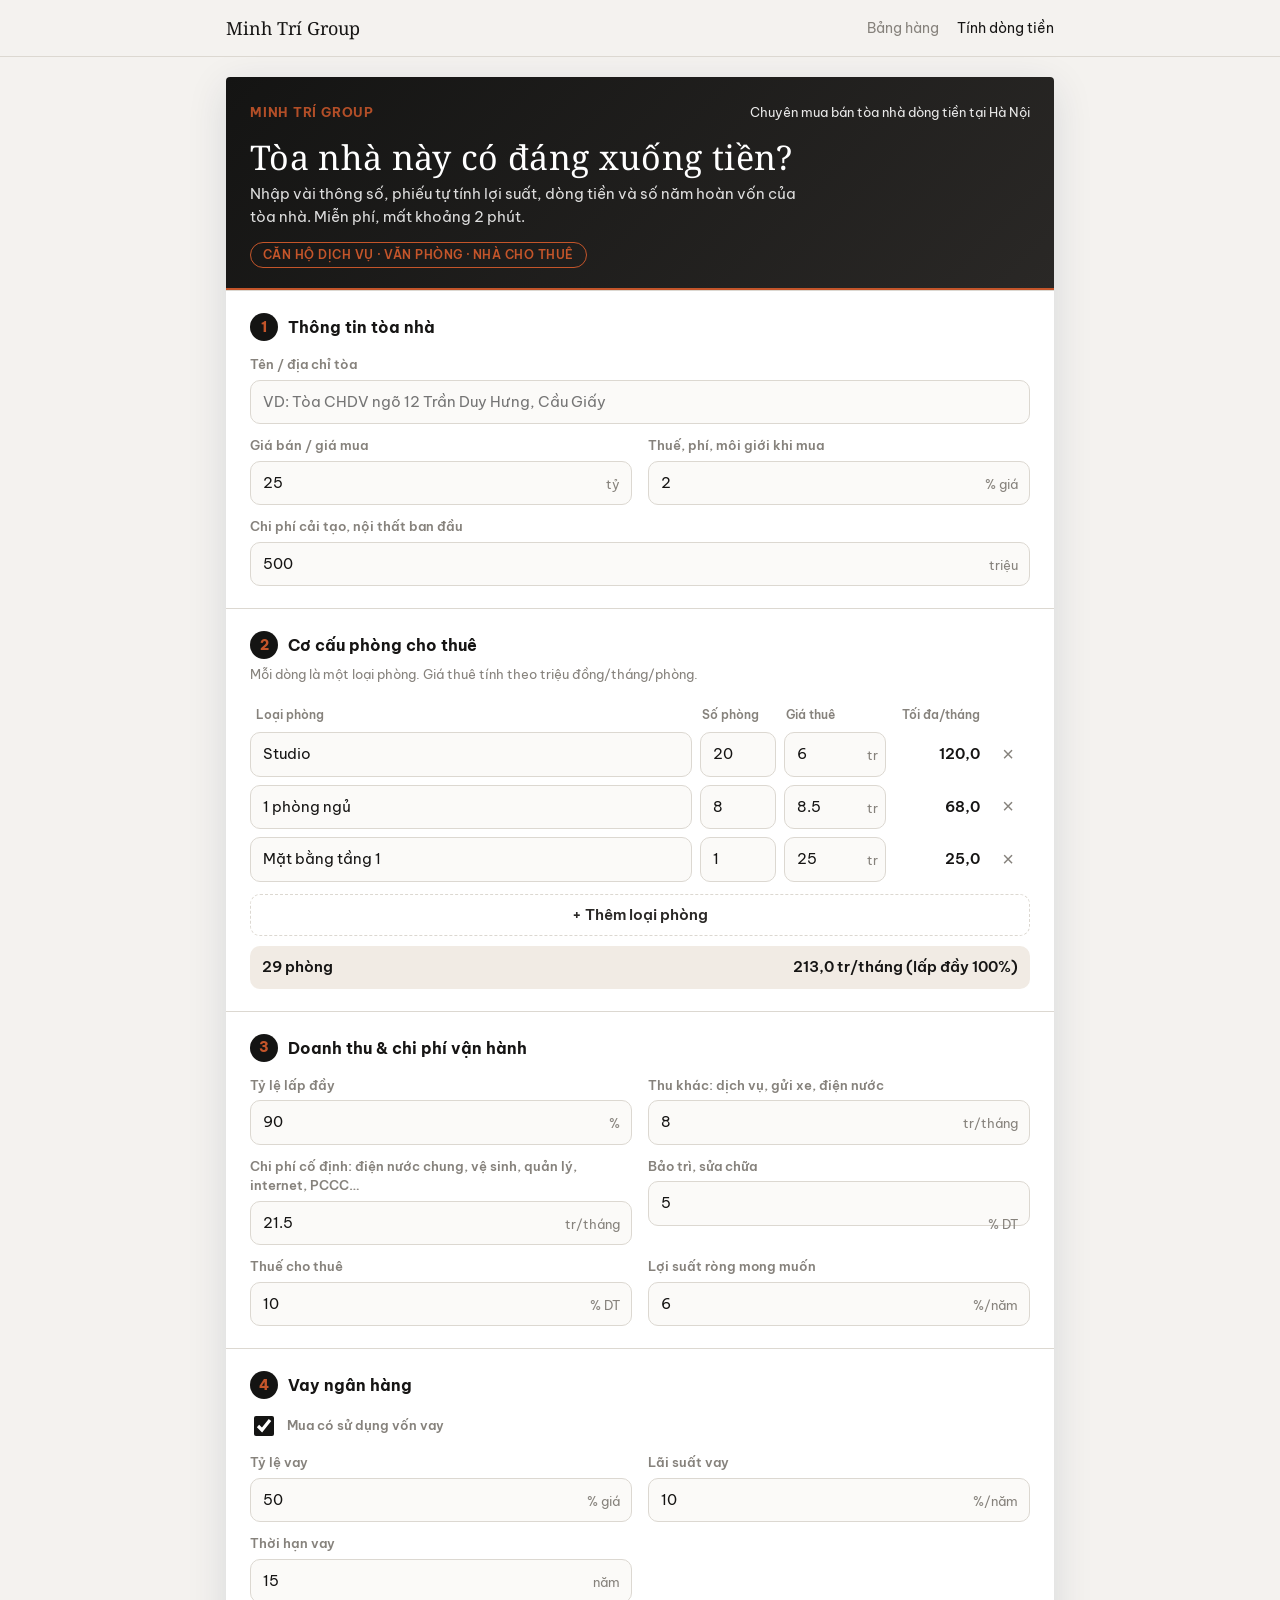
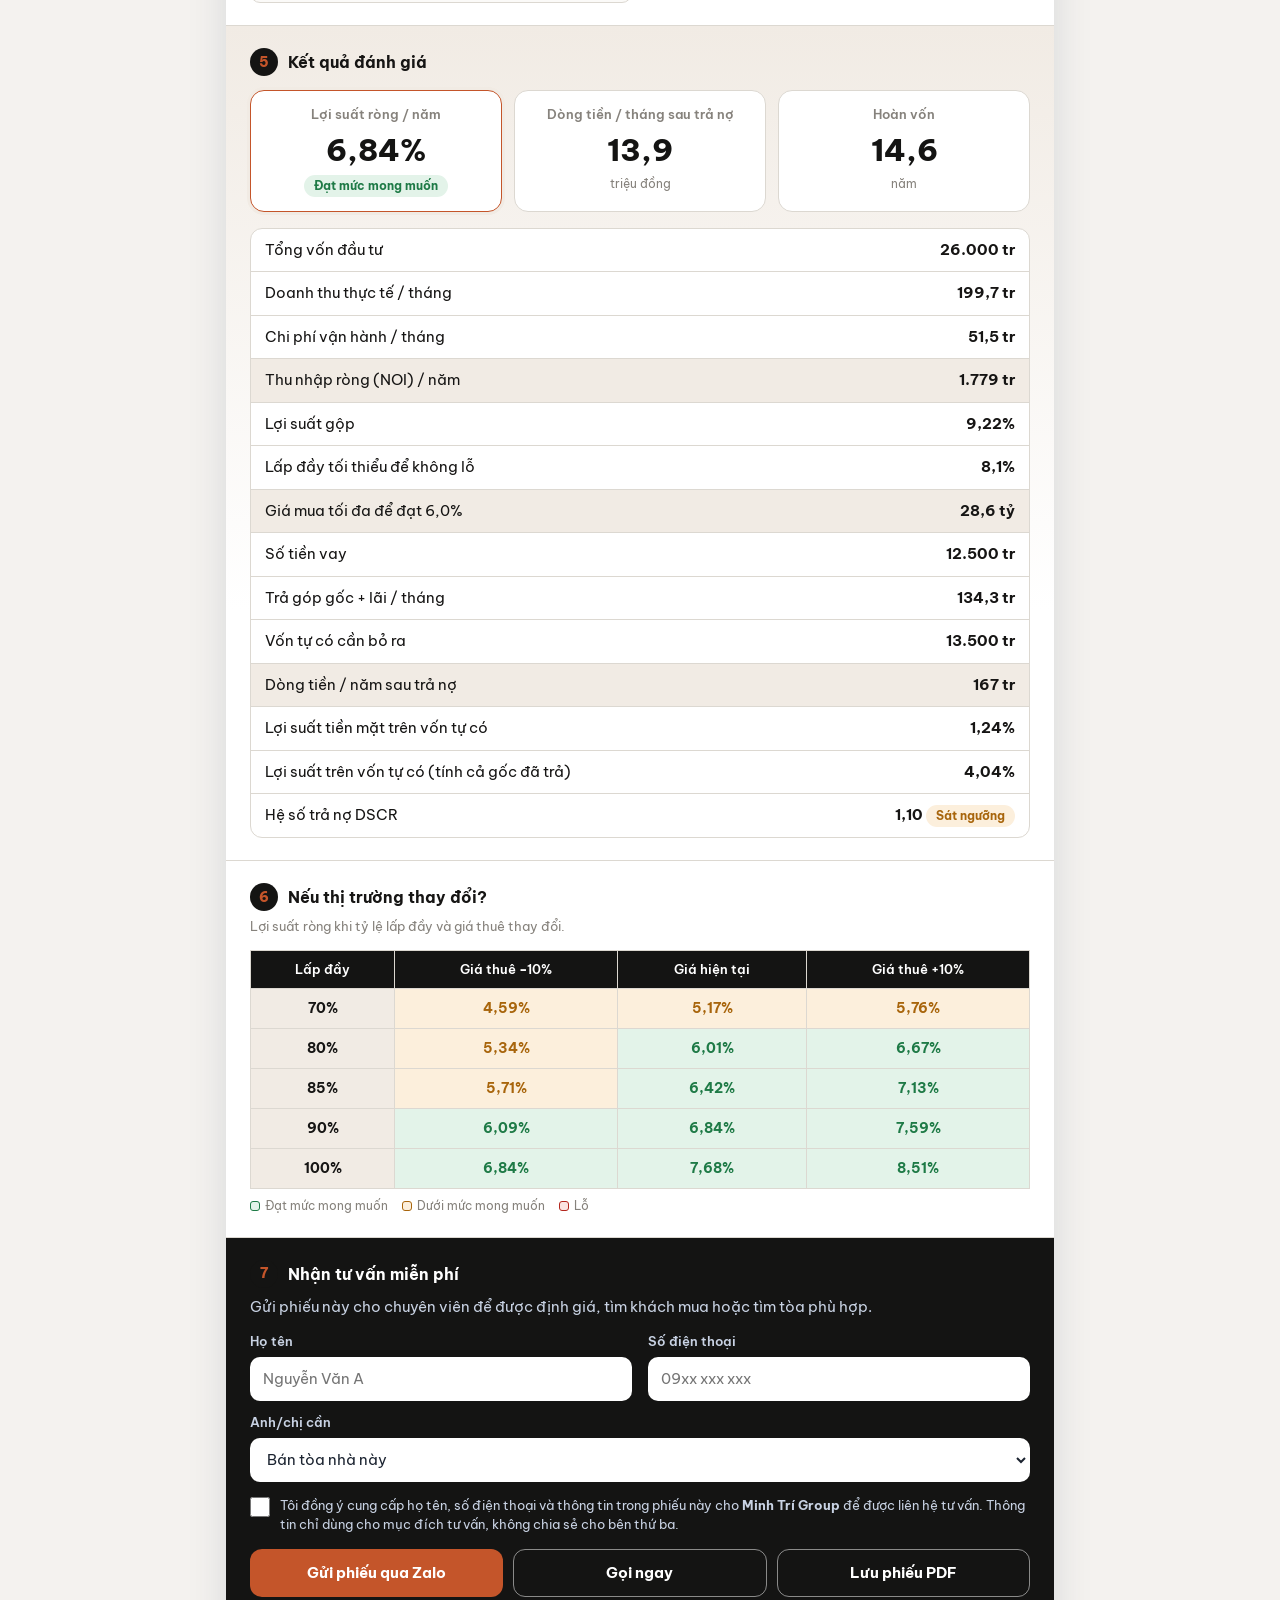
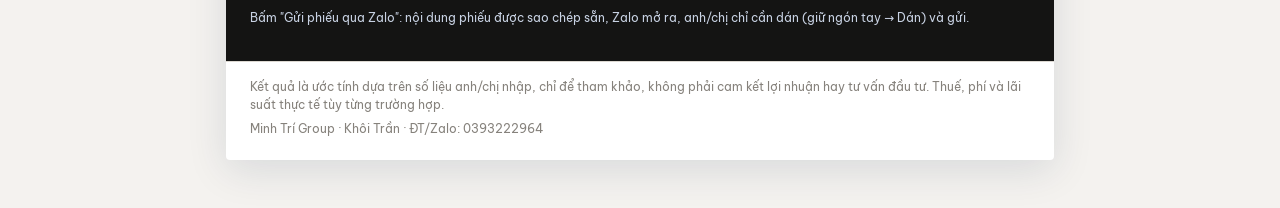
==== tinh-dong-tien.html @ fcc14467 "Website bảng hàng Minh Trí Group: bảng hàng, chi tiết tòa, tính dòng tiền - Đọc dữ liệu từ Google Sh" ====
<!doctype html>
<html lang="vi">
<head>
<meta charset="utf-8">
<meta name="viewport" content="width=device-width, initial-scale=1">
<title>Tính dòng tiền tòa nhà | Minh Trí Group</title>
<meta name="description" content="Tự đánh giá lợi suất và dòng tiền tòa nhà cho thuê trong 2 phút.">
<link rel="preconnect" href="https://fonts.googleapis.com">
<link rel="preconnect" href="https://fonts.gstatic.com" crossorigin>
<link href="https://fonts.googleapis.com/css2?family=Be+Vietnam+Pro:wght@400;500;600;700;800&family=Noto+Serif:wght@400;600&display=swap" rel="stylesheet">
<style>
/* =========================================================
   CẤU HÌNH NHANH: sửa thông tin liên hệ ở cuối file (const LIEN_HE)
   ========================================================= */
:root{
  --navy:#141413; --navy-2:#2a2826; --gold:#c4552a; --gold-soft:#f1ebe4;
  --bg:#f4f2ef; --card:#ffffff; --ink:#161514; --muted:#86827c; --line:#dcd8d1;
  --good:#1e7a46; --good-bg:#e3f3e9; --warn:#a8650c; --warn-bg:#fcefdc; --bad:#b3261e; --bad-bg:#fbe3e1;
  --input:#fbfaf8;
}
@media (prefers-color-scheme: dark){
  :root:not([data-theme="light"]){
    --bg:#0f1520; --card:#18202d; --ink:#e7ebf2; --muted:#9aa6b8; --line:#2b3546;
    --gold-soft:#2a2420; --input:#1f2836;
    --good-bg:#16352a; --warn-bg:#3a2c16; --bad-bg:#3d1e1c; --good:#5fd08f; --warn:#f0b35a; --bad:#ff8a80;
  }
}
:root[data-theme="dark"]{
  --bg:#0f1520; --card:#18202d; --ink:#e7ebf2; --muted:#9aa6b8; --line:#2b3546;
  --gold-soft:#2a2420; --input:#1f2836;
  --good-bg:#16352a; --warn-bg:#3a2c16; --bad-bg:#3d1e1c; --good:#5fd08f; --warn:#f0b35a; --bad:#ff8a80;
}
:root[data-theme="dark"] .num{background:var(--gold);color:var(--navy)}
:root[data-theme="dark"] .add{color:var(--gold)}
:root[data-theme="dark"] .kpi .v{color:var(--gold)}
*{box-sizing:border-box}
html{-webkit-text-size-adjust:100%}
body{margin:0;background:var(--bg);color:var(--ink);font-family:"Be Vietnam Pro",system-ui,-apple-system,"Segoe UI",Roboto,sans-serif;font-size:15px;line-height:1.5}
.wrap{max-width:860px;margin:0 auto;padding:20px 16px 48px}
.sheet{background:var(--card);border-radius:4px;box-shadow:0 10px 40px rgba(19,41,75,.12);overflow:hidden}

/* Header phiếu */
.head{background:linear-gradient(135deg,var(--navy),var(--navy-2));color:#fff;padding:26px 24px 22px;position:relative}
.head::after{content:"";position:absolute;left:0;right:0;bottom:0;height:2px;background:var(--gold)}
.brand{display:flex;justify-content:space-between;gap:12px;flex-wrap:wrap;font-size:13px;opacity:.9}
.brand b{color:var(--gold);letter-spacing:.06em;text-transform:uppercase}
.head h1{margin:14px 0 6px;font-family:"Noto Serif",serif;font-size:clamp(24px,4.6vw,34px);line-height:1.2;font-weight:400;letter-spacing:.01em}
.head p{margin:0;opacity:.85;max-width:560px}
.stamp{display:inline-block;margin-top:14px;border:1.5px solid var(--gold);color:var(--gold);border-radius:999px;padding:3px 12px;font-size:12px;font-weight:600;letter-spacing:.04em}

/* Section */
.sec{padding:22px 24px;border-top:1px solid var(--line)}
.sec h2{display:flex;align-items:center;gap:10px;margin:0 0 14px;font-size:16px;font-weight:700;color:var(--ink)}
.num{flex:none;width:28px;height:28px;border-radius:50%;background:var(--navy);color:var(--gold);display:grid;place-items:center;font-size:14px;font-weight:800}
@media (prefers-color-scheme: dark){:root:not([data-theme="light"]) .num{background:var(--gold);color:var(--navy)}}
.hint{font-size:12.5px;color:var(--muted);margin:-8px 0 14px}
.grid{display:grid;grid-template-columns:repeat(2,minmax(0,1fr));gap:12px 16px}
.full{grid-column:1/-1}
label{display:block;font-size:13px;font-weight:600;color:var(--muted);margin-bottom:5px}
.field{position:relative}
input,select{width:100%;font:inherit;color:var(--ink);background:var(--input);border:1.5px solid var(--line);border-radius:10px;padding:10px 12px;min-height:44px;outline:none;transition:border-color .15s}
input:focus,select:focus{border-color:var(--gold)}
.unit{position:absolute;right:12px;bottom:11px;font-size:13px;color:var(--muted);pointer-events:none}
.field.has-unit input{padding-right:64px}
input[type=number]{-moz-appearance:textfield}
input::-webkit-outer-spin-button,input::-webkit-inner-spin-button{-webkit-appearance:none;margin:0}

/* Bảng phòng */
.rooms{width:100%;border-collapse:separate;border-spacing:0 8px}
.rooms th{font-size:12px;font-weight:600;color:var(--muted);text-align:left;padding:0 6px}
.rooms td{padding:0 4px;vertical-align:middle}
.rooms td:first-child{padding-left:0}
.rooms .del{background:none;border:0;color:var(--muted);font-size:20px;cursor:pointer;width:36px;height:44px;border-radius:8px}
.rooms .del:hover{background:var(--bad-bg);color:var(--bad)}
.rooms .sub{font-weight:600;white-space:nowrap;text-align:right;padding-right:6px}
.add{margin-top:4px;background:none;border:1.5px dashed var(--line);color:var(--navy-2);font:inherit;font-weight:600;border-radius:10px;padding:9px 14px;cursor:pointer;width:100%}
@media (prefers-color-scheme: dark){:root:not([data-theme="light"]) .add{color:var(--gold)}}
.total{display:flex;justify-content:space-between;margin-top:10px;padding:10px 12px;background:var(--gold-soft);border-radius:10px;font-weight:600}

/* Kết quả */
.result{background:linear-gradient(180deg,var(--gold-soft),transparent 70%)}
.kpis{display:grid;grid-template-columns:repeat(3,minmax(0,1fr));gap:12px}
.kpi{background:var(--card);border:1.5px solid var(--line);border-radius:14px;padding:14px;text-align:center}
.kpi.main{border-color:var(--gold);box-shadow:0 0 0 3px var(--gold-soft)}
.kpi .k{font-size:12.5px;color:var(--muted);font-weight:600}
.kpi .v{font-size:clamp(22px,4.2vw,30px);font-weight:800;color:var(--navy);margin:4px 0 2px;font-variant-numeric:tabular-nums}
@media (prefers-color-scheme: dark){:root:not([data-theme="light"]) .kpi .v{color:var(--gold)}}
.kpi .s{font-size:12px;color:var(--muted)}
.rows{margin-top:16px;border:1px solid var(--line);border-radius:12px;overflow:hidden;background:var(--card)}
.row{display:flex;justify-content:space-between;gap:12px;padding:10px 14px;border-top:1px solid var(--line)}
.row:first-child{border-top:0}
.row span:last-child{font-weight:700;font-variant-numeric:tabular-nums;text-align:right}
.row.hl{background:var(--gold-soft)}
.tag{display:inline-block;padding:2px 10px;border-radius:999px;font-size:12px;font-weight:700}
.tag.good{background:var(--good-bg);color:var(--good)} .tag.warn{background:var(--warn-bg);color:var(--warn)} .tag.bad{background:var(--bad-bg);color:var(--bad)}

/* Độ nhạy */
.sens{width:100%;border-collapse:collapse;font-variant-numeric:tabular-nums;font-size:14px}
.sens th,.sens td{border:1px solid var(--line);padding:9px 6px;text-align:center}
.sens th{background:var(--navy);color:#fff;font-weight:600;font-size:12.5px}
.sens td:first-child{font-weight:700;background:var(--gold-soft)}
.sens td.good{background:var(--good-bg);color:var(--good);font-weight:700}
.sens td.warn{background:var(--warn-bg);color:var(--warn);font-weight:700}
.sens td.bad{background:var(--bad-bg);color:var(--bad);font-weight:700}
.legend{display:flex;gap:14px;flex-wrap:wrap;font-size:12px;color:var(--muted);margin-top:8px}
.legend i{display:inline-block;width:10px;height:10px;border-radius:3px;margin-right:5px;vertical-align:-1px}

/* Vay */
.toggle{display:flex;align-items:center;gap:10px;font-weight:600;cursor:pointer;user-select:none}
.toggle input{width:20px;height:20px;min-height:0;accent-color:var(--navy)}
#loanBox[hidden]{display:none}

/* Liên hệ / CTA */
.cta{background:var(--navy);color:#fff}
.cta h2{color:#fff}
.cta label{color:#c8d2e3}
.cta input,.cta select{background:#fff;color:#1b2330;border-color:transparent}
.btns{display:flex;gap:10px;flex-wrap:wrap;margin-top:16px}
.btn{flex:1 1 200px;display:inline-flex;align-items:center;justify-content:center;gap:8px;min-height:48px;border-radius:12px;border:0;font:inherit;font-weight:700;cursor:pointer;text-decoration:none;padding:0 16px}
.btn.gold{background:var(--gold);color:#fff}
.btn.ghost{background:transparent;color:#fff;border:1.5px solid rgba(255,255,255,.5)}
.btn:hover{filter:brightness(1.06)}
.note{font-size:12px;color:#c8d2e3;margin-top:12px}
.toast{position:fixed;left:50%;bottom:22px;transform:translateX(-50%) translateY(20px);background:#111a;backdrop-filter:blur(6px);background:rgba(17,26,40,.92);color:#fff;padding:10px 16px;border-radius:10px;font-size:14px;opacity:0;transition:.25s;pointer-events:none;max-width:calc(100% - 32px);text-align:center}
.toast.on{opacity:1;transform:translateX(-50%)}
.foot{padding:16px 24px 22px;font-size:12px;color:var(--muted);border-top:1px solid var(--line)}
.err{color:var(--bad);font-size:12.5px;margin-top:6px;display:none}
.cta .err{color:#ffb4ab}
.consent{display:flex;gap:10px;align-items:flex-start;margin-top:14px;font-size:13px;font-weight:400;line-height:1.45;color:#dfe6f2;cursor:pointer}
.consent input{flex:none;width:20px;height:20px;min-height:0;margin:1px 0 0;accent-color:var(--gold)}

@media (max-width:620px){
  .wrap{padding:12px 12px 40px}
  .head,.sec,.foot{padding-left:16px;padding-right:16px}
  .grid{grid-template-columns:1fr}
  .kpis{grid-template-columns:1fr 1fr}
  .kpi.main{grid-column:1/-1}
  .rooms th:nth-child(4),.rooms td:nth-child(4){display:none}
}
@media print{
  body{background:#fff}
  .wrap{padding:0;max-width:none}
  .sheet{box-shadow:none;border-radius:0}
  .add,.del,.btns,.cta .note,#contactFields,#consentBox,.toast{display:none!important}
  .sec{break-inside:avoid}
  .cta{background:#fff;color:#000}
  .cta h2{color:#000}
}
.sitebar{position:sticky;top:0;z-index:20;background:var(--bg);border-bottom:1px solid var(--line)}
.sitebar .in{max-width:860px;margin:0 auto;padding:0 16px;height:56px;display:flex;align-items:center;justify-content:space-between;gap:12px}
.sitebar a{text-decoration:none;color:var(--ink)}
.sitebar .lg{font-family:"Noto Serif",serif;font-size:18px}
.sitebar nav{display:flex;gap:18px;font-size:14px}
.sitebar nav a{color:var(--muted)}
.prefill{background:var(--gold-soft);border-radius:4px;padding:10px 12px;font-size:13px;margin:-4px 0 14px}
</style>
</head>
<body>
<div class="sitebar"><div class="in"><a class="lg" href="./" id="siteBrand">Minh Trí Group</a><nav><a href="./">Bảng hàng</a><a href="tinh-dong-tien.html" style="color:var(--ink)">Tính dòng tiền</a></nav></div></div>
<div class="wrap">
<div class="sheet">

  <header class="head">
    <div class="brand"><b id="brandName">Minh Trí Group</b><span id="brandLine">Chuyên mua bán tòa nhà dòng tiền tại Hà Nội</span></div>
    <h1>Tòa nhà này có đáng xuống tiền?</h1>
    <p>Nhập vài thông số, phiếu tự tính lợi suất, dòng tiền và số năm hoàn vốn của tòa nhà. Miễn phí, mất khoảng 2 phút.</p>
    <span class="stamp">CĂN HỘ DỊCH VỤ · VĂN PHÒNG · NHÀ CHO THUÊ</span>
    <div id="prefillNote"></div>
  </header>

  <section class="sec">
    <h2><span class="num">1</span>Thông tin tòa nhà</h2>
    <div class="grid">
      <div class="full"><label for="name">Tên / địa chỉ tòa</label><input id="name" placeholder="VD: Tòa CHDV ngõ 12 Trần Duy Hưng, Cầu Giấy"></div>
      <div class="field has-unit"><label for="price">Giá bán / giá mua</label><input id="price" type="number" inputmode="decimal" step="0.1" value="25"><span class="unit">tỷ</span></div>
      <div class="field has-unit"><label for="fee">Thuế, phí, môi giới khi mua</label><input id="fee" type="number" inputmode="decimal" step="0.1" value="2"><span class="unit">% giá</span></div>
      <div class="field has-unit full"><label for="reno">Chi phí cải tạo, nội thất ban đầu</label><input id="reno" type="number" inputmode="decimal" value="500"><span class="unit">triệu</span></div>
    </div>
  </section>

  <section class="sec">
    <h2><span class="num">2</span>Cơ cấu phòng cho thuê</h2>
    <p class="hint">Mỗi dòng là một loại phòng. Giá thuê tính theo triệu đồng/tháng/phòng.</p>
    <table class="rooms" id="rooms">
      <thead><tr><th>Loại phòng</th><th style="width:84px">Số phòng</th><th style="width:110px">Giá thuê</th><th style="width:96px;text-align:right">Tối đa/tháng</th><th style="width:36px"></th></tr></thead>
      <tbody></tbody>
    </table>
    <button class="add" id="addRoom" type="button">+ Thêm loại phòng</button>
    <div class="total"><span id="roomCount">0 phòng</span><span id="maxRev">0 tr/tháng</span></div>
  </section>

  <section class="sec">
    <h2><span class="num">3</span>Doanh thu &amp; chi phí vận hành</h2>
    <div class="grid">
      <div class="field has-unit"><label for="occ">Tỷ lệ lấp đầy</label><input id="occ" type="number" inputmode="decimal" min="0" max="100" value="90"><span class="unit">%</span></div>
      <div class="field has-unit"><label for="other">Thu khác: dịch vụ, gửi xe, điện nước</label><input id="other" type="number" inputmode="decimal" value="8"><span class="unit">tr/tháng</span></div>
      <div class="field has-unit"><label for="fixed">Chi phí cố định: điện nước chung, vệ sinh, quản lý, internet, PCCC…</label><input id="fixed" type="number" inputmode="decimal" value="21.5"><span class="unit">tr/tháng</span></div>
      <div class="field has-unit"><label for="maint">Bảo trì, sửa chữa</label><input id="maint" type="number" inputmode="decimal" value="5"><span class="unit">% DT</span></div>
      <div class="field has-unit"><label for="tax">Thuế cho thuê</label><input id="tax" type="number" inputmode="decimal" value="10"><span class="unit">% DT</span></div>
      <div class="field has-unit"><label for="target">Lợi suất ròng mong muốn</label><input id="target" type="number" inputmode="decimal" step="0.1" value="6"><span class="unit">%/năm</span></div>
    </div>
  </section>

  <section class="sec">
    <h2><span class="num">4</span>Vay ngân hàng</h2>
    <label class="toggle"><input type="checkbox" id="useLoan" checked> Mua có sử dụng vốn vay</label>
    <div id="loanBox" style="margin-top:14px">
      <div class="grid">
        <div class="field has-unit"><label for="ltv">Tỷ lệ vay</label><input id="ltv" type="number" inputmode="decimal" min="0" max="90" value="50"><span class="unit">% giá</span></div>
        <div class="field has-unit"><label for="rate">Lãi suất vay</label><input id="rate" type="number" inputmode="decimal" step="0.1" value="10"><span class="unit">%/năm</span></div>
        <div class="field has-unit"><label for="term">Thời hạn vay</label><input id="term" type="number" inputmode="numeric" value="15"><span class="unit">năm</span></div>
      </div>
    </div>
  </section>

  <section class="sec result" aria-live="polite">
    <h2><span class="num">5</span>Kết quả đánh giá</h2>
    <div class="kpis">
      <div class="kpi main"><div class="k">Lợi suất ròng / năm</div><div class="v" id="kNet">–</div><div class="s" id="kNetTag"></div></div>
      <div class="kpi"><div class="k" id="kCfLabel">Dòng tiền ròng / tháng</div><div class="v" id="kCf">–</div><div class="s" id="kCfSub">triệu đồng</div></div>
      <div class="kpi"><div class="k">Hoàn vốn</div><div class="v" id="kPay">–</div><div class="s">năm</div></div>
    </div>
    <div class="rows" id="detail"></div>
  </section>

  <section class="sec">
    <h2><span class="num">6</span>Nếu thị trường thay đổi?</h2>
    <p class="hint">Lợi suất ròng khi tỷ lệ lấp đầy và giá thuê thay đổi.</p>
    <div style="overflow-x:auto"><table class="sens" id="sens"></table></div>
    <div class="legend"><span><i style="background:var(--good-bg);border:1px solid var(--good)"></i>Đạt mức mong muốn</span><span><i style="background:var(--warn-bg);border:1px solid var(--warn)"></i>Dưới mức mong muốn</span><span><i style="background:var(--bad-bg);border:1px solid var(--bad)"></i>Lỗ</span></div>
  </section>

  <section class="sec cta">
    <h2><span class="num">7</span>Nhận tư vấn miễn phí</h2>
    <p style="margin:-6px 0 14px;color:#c8d2e3">Gửi phiếu này cho chuyên viên để được định giá, tìm khách mua hoặc tìm tòa phù hợp.</p>
    <div class="grid" id="contactFields">
      <div><label for="cName">Họ tên</label><input id="cName" autocomplete="name" placeholder="Nguyễn Văn A"></div>
      <div><label for="cPhone">Số điện thoại</label><input id="cPhone" type="tel" inputmode="tel" autocomplete="tel" placeholder="09xx xxx xxx"></div>
      <div class="full"><label for="cNeed">Anh/chị cần</label>
        <select id="cNeed">
          <option>Bán tòa nhà này</option>
          <option>Mua tòa nhà dòng tiền</option>
          <option>Ước tính giá trị tòa nhà</option>
          <option>Tư vấn vận hành, tăng lợi suất</option>
        </select>
      </div>
    </div>
    <label class="consent" id="consentBox"><input type="checkbox" id="consent"><span>Tôi đồng ý cung cấp họ tên, số điện thoại và thông tin trong phiếu này cho <b id="consentBrand">Minh Trí Group</b> để được liên hệ tư vấn. Thông tin chỉ dùng cho mục đích tư vấn, không chia sẻ cho bên thứ ba.</span></label>
    <div class="err" id="err">Vui lòng nhập họ tên và số điện thoại để chuyên viên liên hệ lại.</div>
    <div class="btns">
      <button class="btn gold" id="sendZalo" type="button">Gửi phiếu qua Zalo</button>
      <a class="btn ghost" id="callBtn" href="#" target="_blank" rel="noopener">Gọi ngay</a>
      <button class="btn ghost" id="printBtn" type="button">Lưu phiếu PDF</button>
    </div>
    <p class="note">Bấm "Gửi phiếu qua Zalo": nội dung phiếu được sao chép sẵn, Zalo mở ra, anh/chị chỉ cần dán (giữ ngón tay → Dán) và gửi.</p>
  </section>

  <footer class="foot">
    Kết quả là ước tính dựa trên số liệu anh/chị nhập, chỉ để tham khảo, không phải cam kết lợi nhuận hay tư vấn đầu tư. Thuế, phí và lãi suất thực tế tùy từng trường hợp.
    <div style="margin-top:6px" id="footContact"></div>
  </footer>
</div>
</div>
<div class="toast" id="toast"></div>

<script src="assets/config.js"></script>
<script>
/* =========================================================
   THÔNG TIN LIÊN HỆ – SỬA 4 DÒNG NÀY TRƯỚC KHI ĐĂNG
   zalo: số điện thoại đăng ký Zalo, viết liền, ví dụ "0912345678"
   ========================================================= */
const LIEN_HE = {
  thuongHieu: CAU_HINH.thuongHieu,
  nguoiPhuTrach: CAU_HINH.chuyenVien,
  dienThoai: CAU_HINH.dienThoai,
  zalo: CAU_HINH.zalo
};
document.getElementById("siteBrand").textContent = CAU_HINH.thuongHieu;

const $ = id => document.getElementById(id);
const num = id => { const v = parseFloat(String($(id).value).replace(",", ".")); return isFinite(v) ? v : 0; };
const fmt = (v, d = 0) => isFinite(v) ? v.toLocaleString("vi-VN", { minimumFractionDigits: d, maximumFractionDigits: d }) : "–";
const pct = (v, d = 2) => isFinite(v) ? fmt(v * 100, d) + "%" : "–";

/* --- Cơ cấu phòng --- */
const tbody = document.querySelector("#rooms tbody");
function addRoom(name = "", n = "", r = "") {
  const tr = document.createElement("tr");
  tr.innerHTML = `<td><input class="rn" placeholder="VD: Studio" value="${name}"></td>
    <td><input class="rc" type="number" inputmode="numeric" value="${n}"></td>
    <td><div class="field has-unit"><input class="rr" type="number" inputmode="decimal" step="0.1" value="${r}" style="padding-right:30px"><span class="unit" style="right:8px">tr</span></div></td>
    <td class="sub">–</td>
    <td><button class="del" type="button" aria-label="Xóa dòng">×</button></td>`;
  tr.querySelector(".del").onclick = () => { tr.remove(); calc(); };
  tbody.appendChild(tr);
}
const Q = new URLSearchParams(location.search);
if (Q.has("gia")) {
  // Mở từ trang chi tiết: điền sẵn giá, số phòng và giá thuê bình quân (= doanh thu hiện tại / số phòng)
  $("name").value = (Q.get("ma") ? Q.get("ma") + " · " : "") + (Q.get("ten") || "");
  $("price").value = Q.get("gia");
  if (Q.get("phong")) addRoom("Phòng (giá thuê bình quân)", Q.get("phong"), Q.get("thue") || "");
  else addRoom();
  $("occ").value = 100; $("other").value = 0;
  $("prefillNote").innerHTML = '<p class="prefill" style="color:var(--ink);margin-top:14px">Đã điền sẵn giá và doanh thu hiện tại của tòa (lấp đầy 100%, thu khác 0). Chi phí vận hành, thuế và khoản vay đang là số mặc định, anh chị chỉnh theo thực tế.</p>';
} else {
  [["Studio", 20, 6], ["1 phòng ngủ", 8, 8.5], ["Mặt bằng tầng 1", 1, 25]].forEach(r => addRoom(...r));
}
$("addRoom").onclick = () => { addRoom(); tbody.lastElementChild.querySelector(".rn").focus(); };

$("useLoan").onchange = () => { $("loanBox").hidden = !$("useLoan").checked; calc(); };

/* --- Tính toán (giống file Google Sheet "Phân tích tài chính tòa nhà cho thuê") --- */
function noiFor(M, occ, other, F, p) { return ((M * occ + other) * (1 - p) - F) * 12; }

let last = {};
function calc() {
  let rooms = 0, M = 0;
  tbody.querySelectorAll("tr").forEach(tr => {
    const n = parseFloat(tr.querySelector(".rc").value) || 0;
    const r = parseFloat(tr.querySelector(".rr").value) || 0;
    rooms += n; M += n * r;
    tr.querySelector(".sub").textContent = n && r ? fmt(n * r, 1) : "–";
  });
  $("roomCount").textContent = fmt(rooms) + " phòng";
  $("maxRev").textContent = fmt(M, 1) + " tr/tháng (lấp đầy 100%)";

  const price = num("price"), fee = num("fee") / 100, reno = num("reno");
  const occ = Math.min(Math.max(num("occ"), 0), 100) / 100, other = num("other");
  const F = num("fixed"), p = (num("maint") + num("tax")) / 100, target = num("target") / 100;

  const V = price * 1000 * (1 + fee) + reno;
  const Rm = M * occ + other, Ry = Rm * 12;
  const costY = (F + Rm * p) * 12;
  const NOI = Ry - costY;
  const gross = Ry / V, net = NOI / V, pay = NOI > 0 ? V / NOI : NaN;
  const be = M > 0 ? Math.max(0, (F / (1 - p) - other) / M) : NaN;
  const maxPrice = target > 0 ? Math.max(0, (NOI / target - reno) / (1 + fee) / 1000) : NaN;

  const loan = $("useLoan").checked;
  const L = loan ? price * 1000 * num("ltv") / 100 : 0;
  const r = num("rate") / 100 / 12, nper = num("term") * 12;
  const pmt = L > 0 && nper > 0 ? (r > 0 ? L * r / (1 - Math.pow(1 + r, -nper)) : L / nper) : 0;
  const debtY = pmt * 12;
  let int1 = 0, bal = L;
  for (let i = 0; i < 12 && i < nper; i++) { const it = bal * r; int1 += it; bal -= (pmt - it); }
  const equity = V - L, cfY = NOI - debtY;
  const coc = cfY / equity, dscr = debtY > 0 ? NOI / debtY : NaN;

  // KPI
  $("kNet").textContent = V > 0 ? pct(net) : "–";
  const tg = $("kNetTag");
  if (!(V > 0) || !isFinite(net)) tg.innerHTML = "";
  else if (net < 0) tg.innerHTML = '<span class="tag bad">Đang lỗ</span>';
  else if (net >= target) tg.innerHTML = '<span class="tag good">Đạt mức mong muốn</span>';
  else tg.innerHTML = '<span class="tag warn">Dưới mức mong muốn</span>';
  $("kCfLabel").textContent = loan && L > 0 ? "Dòng tiền / tháng sau trả nợ" : "Thu nhập ròng / tháng";
  $("kCf").textContent = fmt(cfY / 12, 1);
  $("kCf").style.color = cfY < 0 ? "var(--bad)" : "";
  $("kPay").textContent = isFinite(pay) ? fmt(pay, 1) : "Không";

  const rows = [
    ["Tổng vốn đầu tư", fmt(V) + " tr"],
    ["Doanh thu thực tế / tháng", fmt(Rm, 1) + " tr"],
    ["Chi phí vận hành / tháng", fmt(costY / 12, 1) + " tr"],
    ["Thu nhập ròng (NOI) / năm", fmt(NOI) + " tr", 1],
    ["Lợi suất gộp", pct(gross)],
    ["Lấp đầy tối thiểu để không lỗ", pct(be, 1)],
    ["Giá mua tối đa để đạt " + pct(target, 1), fmt(maxPrice, 1) + " tỷ", 1],
  ];
  if (loan && L > 0) rows.push(
    ["Số tiền vay", fmt(L) + " tr"],
    ["Trả góp gốc + lãi / tháng", fmt(pmt, 1) + " tr"],
    ["Vốn tự có cần bỏ ra", fmt(equity) + " tr"],
    ["Dòng tiền / năm sau trả nợ", fmt(cfY) + " tr", 1],
    ["Lợi suất tiền mặt trên vốn tự có", pct(coc)],
    ["Lợi suất trên vốn tự có (tính cả gốc đã trả)", pct((cfY + debtY - int1) / equity)],
    ["Hệ số trả nợ DSCR", isFinite(dscr) ? fmt(dscr, 2) + (dscr < 1 ? ' <span class="tag bad">Không đủ trả nợ</span>' : dscr < 1.2 ? ' <span class="tag warn">Sát ngưỡng</span>' : ' <span class="tag good">An toàn</span>') : "–"]
  );
  $("detail").innerHTML = rows.map(([k, v, h]) => `<div class="row${h ? " hl" : ""}"><span>${k}</span><span>${v}</span></div>`).join("");

  // Độ nhạy
  const occs = [0.7, 0.8, 0.85, 0.9, 1], mods = [-0.1, 0, 0.1];
  let h = "<tr><th>Lấp đầy</th><th>Giá thuê −10%</th><th>Giá hiện tại</th><th>Giá thuê +10%</th></tr>";
  occs.forEach(o => {
    h += `<tr><td>${Math.round(o * 100)}%</td>`;
    mods.forEach(m => {
      const y = noiFor(M * (1 + m), o, other, F, p) / V;
      const c = !isFinite(y) ? "" : y < 0 ? "bad" : y >= target ? "good" : "warn";
      h += `<td class="${c}">${V > 0 ? pct(y) : "–"}</td>`;
    });
    h += "</tr>";
  });
  $("sens").innerHTML = h;

  last = { price, rooms, M, occ, V, Rm, NOI, net, gross, pay, cfY, loan: loan && L > 0, L, equity, dscr };
}
document.addEventListener("input", e => { if (!e.target.closest(".cta")) calc(); });
calc();

/* --- Liên hệ --- */
function applyContact() {
  $("brandName").textContent = LIEN_HE.thuongHieu;
  $("consentBrand").textContent = LIEN_HE.thuongHieu;
  const parts = [LIEN_HE.thuongHieu, LIEN_HE.nguoiPhuTrach, LIEN_HE.dienThoai && ("ĐT/Zalo: " + LIEN_HE.dienThoai)].filter(Boolean);
  $("footContact").textContent = parts.join(" · ");
  const phone = LIEN_HE.dienThoai.replace(/\D/g, "");
  if (phone) $("callBtn").href = "tel:" + phone;
  else $("callBtn").style.display = "none";
}
applyContact();

function toast(msg) { const t = $("toast"); t.textContent = msg; t.classList.add("on"); clearTimeout(t._h); t._h = setTimeout(() => t.classList.remove("on"), 3800); }

function summary() {
  const d = last;
  const roomLines = [...tbody.querySelectorAll("tr")].map(tr => {
    const n = tr.querySelector(".rn").value || "Phòng", c = tr.querySelector(".rc").value, r = tr.querySelector(".rr").value;
    return c ? `  - ${n}: ${c} phòng x ${r} tr` : "";
  }).filter(Boolean).join("\n");
  let s = `PHIẾU DÒNG TIỀN TÒA NHÀ
Khách: ${$("cName").value.trim()} - ${$("cPhone").value.trim()}
Nhu cầu: ${$("cNeed").value}
Tòa: ${$("name").value.trim() || "(chưa ghi)"}
Giá: ${fmt(d.price, 1)} tỷ | ${fmt(d.rooms)} phòng | Lấp đầy ${fmt(d.occ * 100)}%
${roomLines}
Doanh thu thực tế: ${fmt(d.Rm, 1)} tr/tháng
NOI: ${fmt(d.NOI)} tr/năm
Lợi suất gộp: ${pct(d.gross)} | Lợi suất ròng: ${pct(d.net)}
Hoàn vốn: ${isFinite(d.pay) ? fmt(d.pay, 1) + " năm" : "không hoàn vốn"}`;
  if (d.loan) s += `\nVay ${fmt(d.L)} tr | Dòng tiền sau trả nợ: ${fmt(d.cfY / 12, 1)} tr/tháng | DSCR ${fmt(d.dscr, 2)}`;
  return s;
}

$("sendZalo").onclick = async () => {
  if (!$("cName").value.trim() || !$("cPhone").value.trim()) { $("err").textContent = "Vui lòng nhập họ tên và số điện thoại để chuyên viên liên hệ lại."; $("err").style.display = "block"; $("cName").focus(); return; }
  if (!$("consent").checked) { $("err").textContent = "Vui lòng tick ô đồng ý để gửi phiếu cho chuyên viên."; $("err").style.display = "block"; $("consent").focus(); return; }
  $("err").style.display = "none";
  const text = summary();
  let copied = false;
  try { await navigator.clipboard.writeText(text); copied = true; } catch (e) {
    try { const ta = document.createElement("textarea"); ta.value = text; document.body.appendChild(ta); ta.select(); copied = document.execCommand("copy"); ta.remove(); } catch (e2) {}
  }
  const z = LIEN_HE.zalo.replace(/\D/g, "");
  if (!z) { toast(copied ? "Đã sao chép nội dung phiếu. (Chưa cài số Zalo nhận phiếu)" : "Chưa cài số Zalo nhận phiếu"); return; }
  toast(copied ? "Đã sao chép phiếu. Mở Zalo, dán vào và gửi." : "Mở Zalo… vui lòng chụp màn hình phiếu để gửi.");
  setTimeout(() => {
    const url = "https://zalo.me/" + z;
    const w = window.open(url, "_blank", "noopener");
    if (!w) { try { window.top.location.href = url; } catch (e) { location.href = url; } }
  }, 600);
};
$("printBtn").onclick = () => window.print();
</script>
</body>
</html>
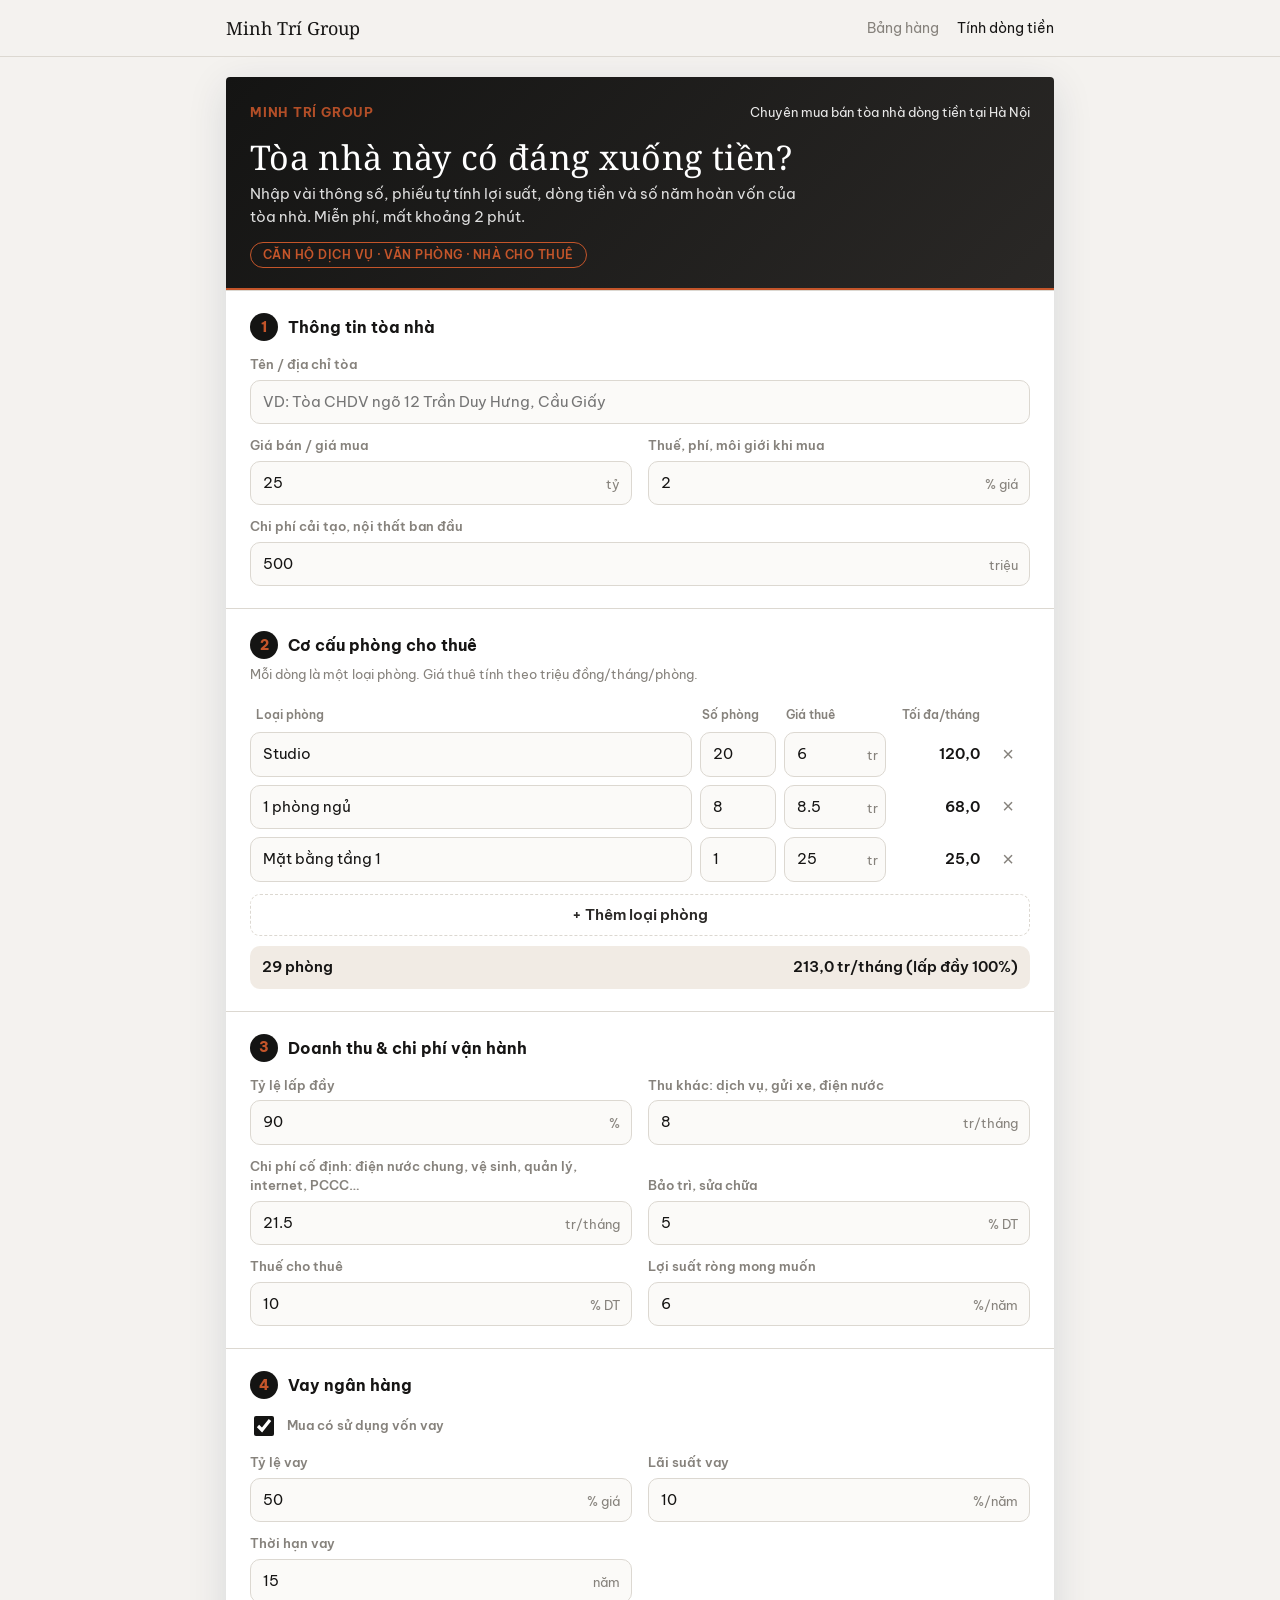
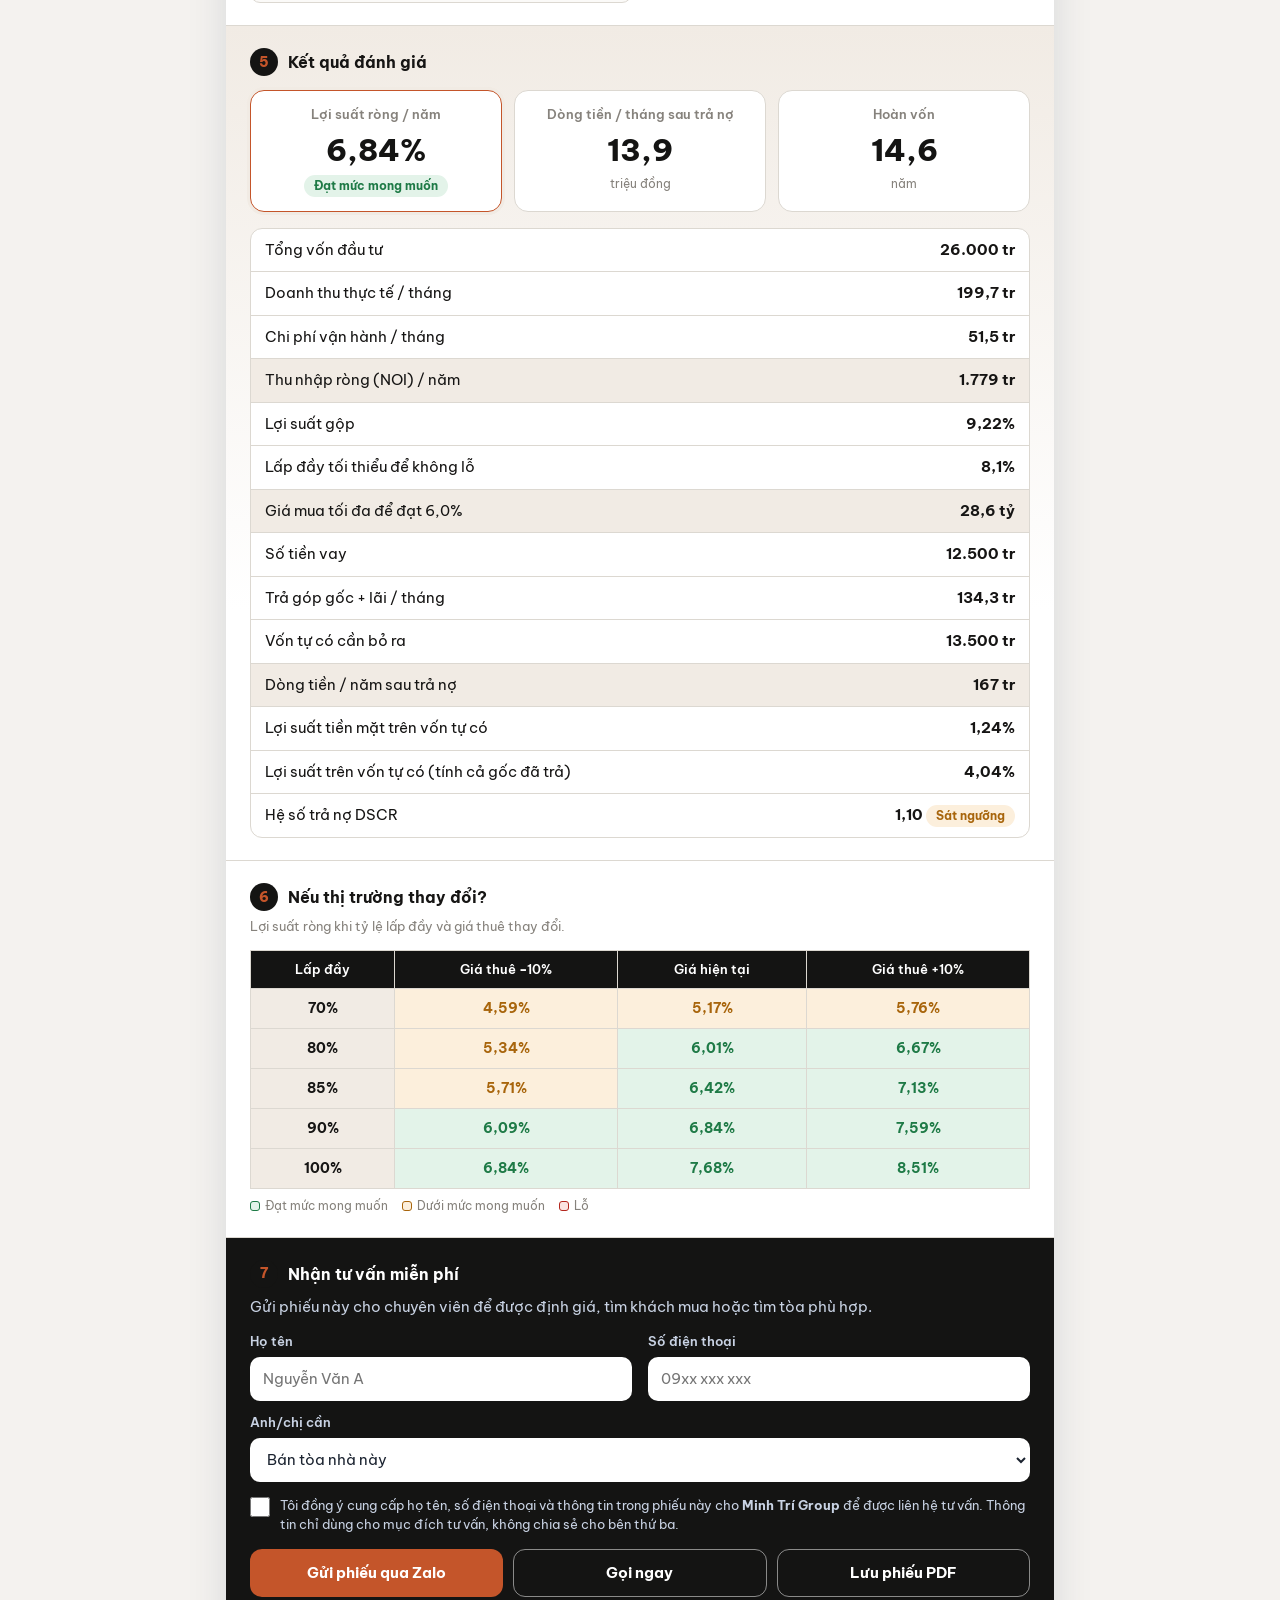
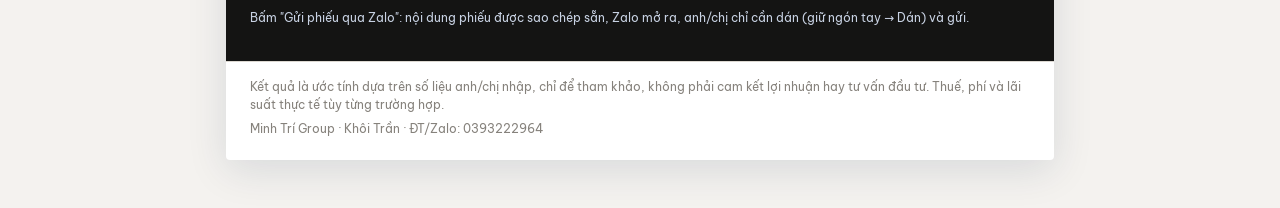
==== commit 59eab38a: "Sửa lệch ô Bảo trì, sửa chữa ở mục 3 trang tính dòng tiền Nhãn ô Chi phí cố định xuống 2 dòng làm hà" ====
--- a/tinh-dong-tien.html
+++ b/tinh-dong-tien.html
@@ -54,7 +54,7 @@
 .num{flex:none;width:28px;height:28px;border-radius:50%;background:var(--navy);color:var(--gold);display:grid;place-items:center;font-size:14px;font-weight:800}
 @media (prefers-color-scheme: dark){:root:not([data-theme="light"]) .num{background:var(--gold);color:var(--navy)}}
 .hint{font-size:12.5px;color:var(--muted);margin:-8px 0 14px}
-.grid{display:grid;grid-template-columns:repeat(2,minmax(0,1fr));gap:12px 16px}
+.grid{display:grid;grid-template-columns:repeat(2,minmax(0,1fr));gap:12px 16px;align-items:end}
 .full{grid-column:1/-1}
 label{display:block;font-size:13px;font-weight:600;color:var(--muted);margin-bottom:5px}
 .field{position:relative}
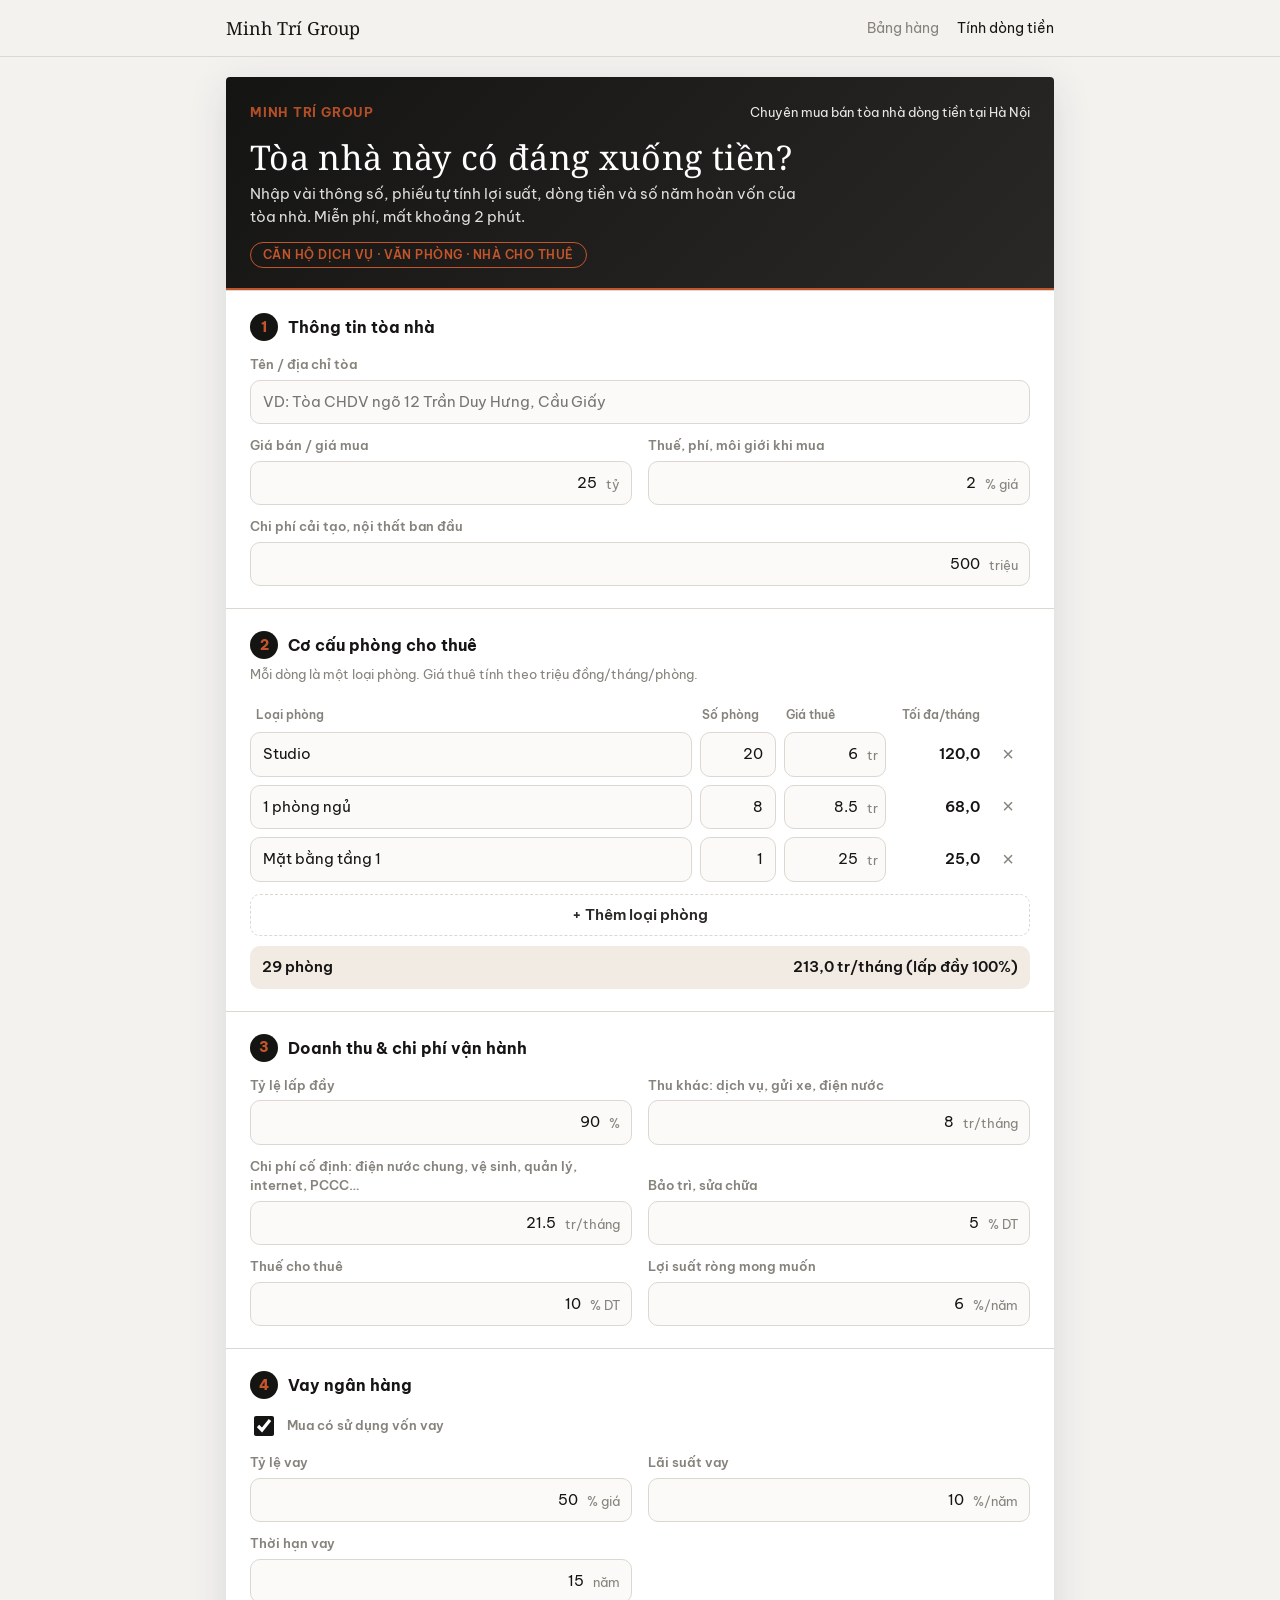
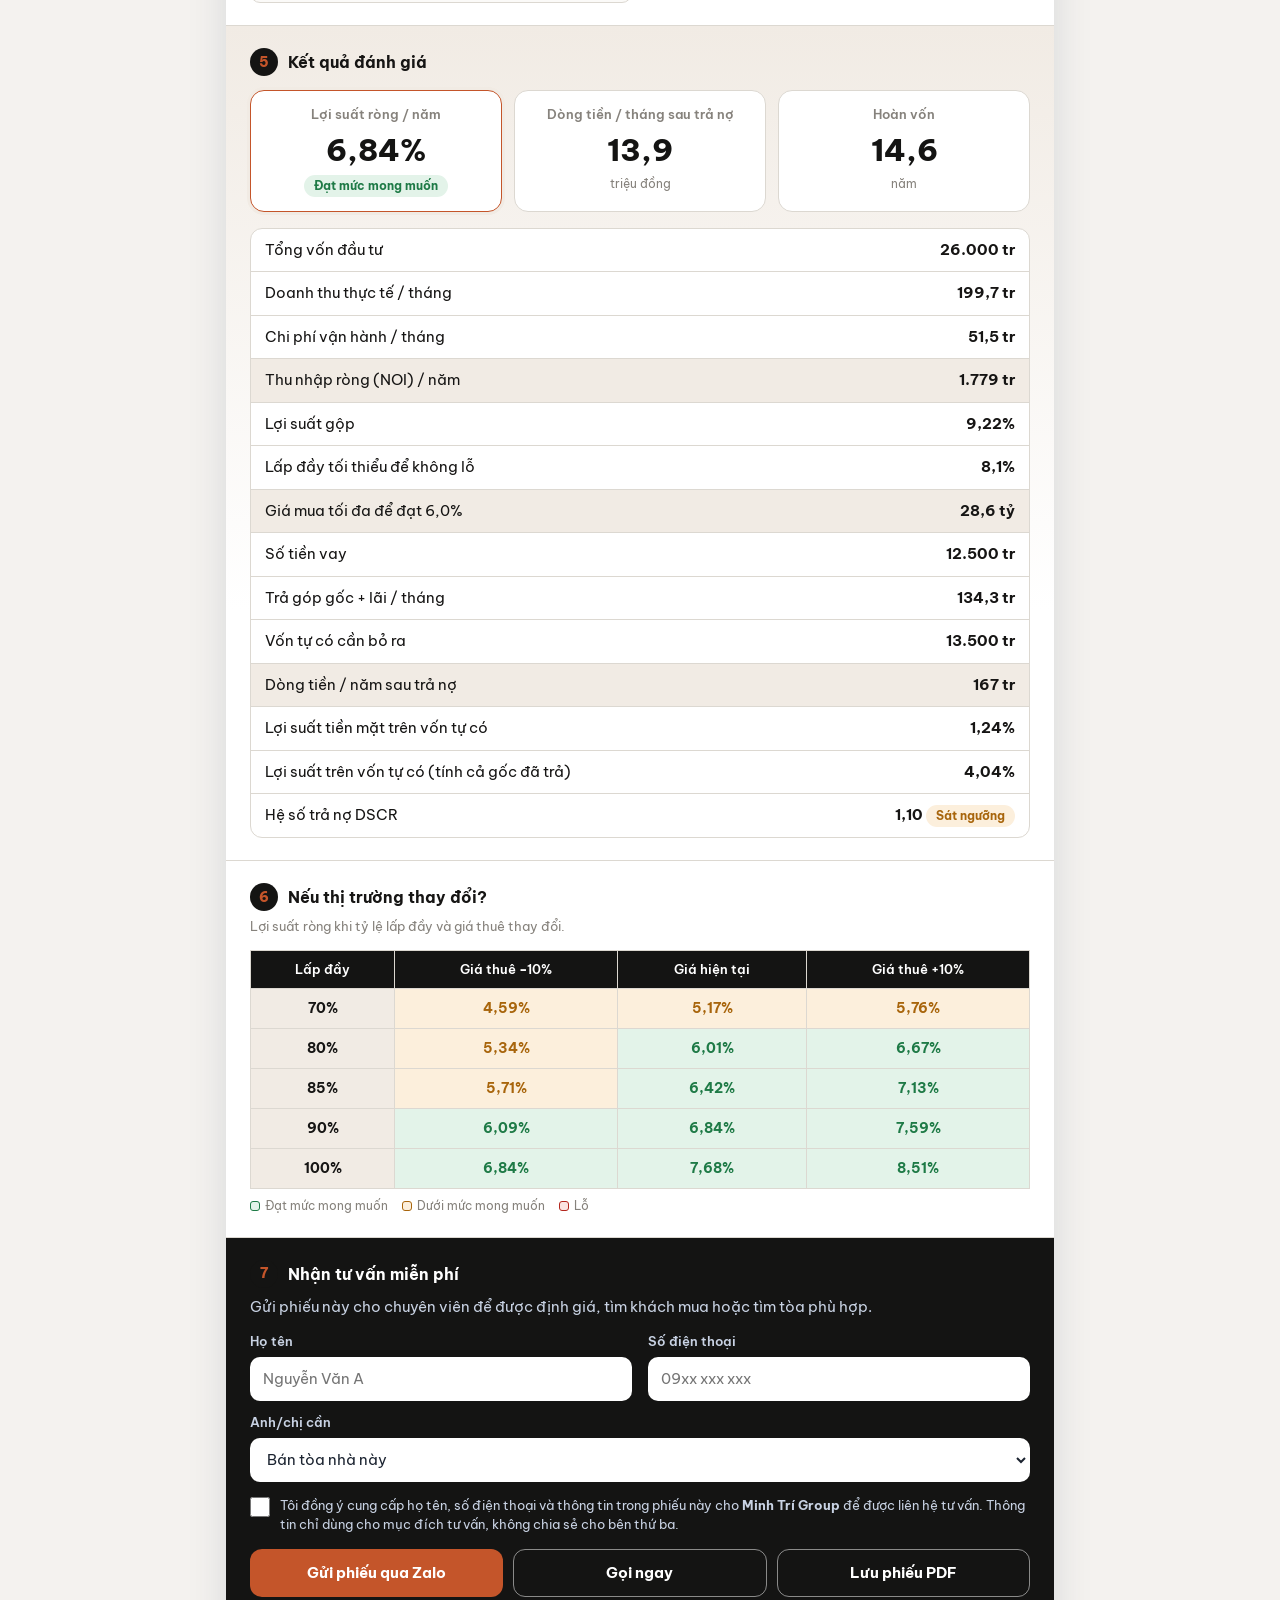
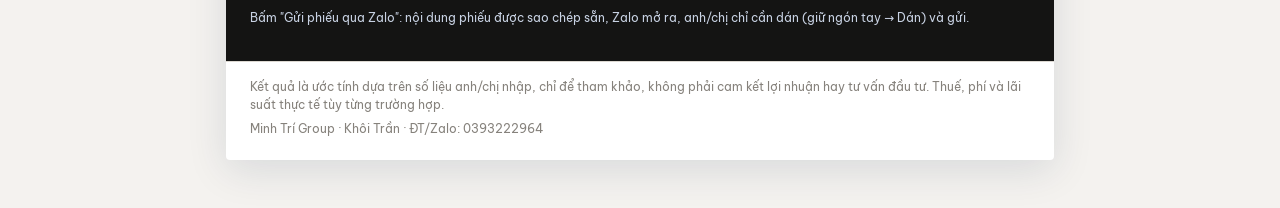
==== commit 0df77faf: "Căn phải số trong ô nhập, số đứng sát chữ đơn vị; ghi quy tắc giao diện Co-Authored-By: Claude Opus " ====
--- a/tinh-dong-tien.html
+++ b/tinh-dong-tien.html
@@ -62,7 +62,7 @@
 input:focus,select:focus{border-color:var(--gold)}
 .unit{position:absolute;right:12px;bottom:11px;font-size:13px;color:var(--muted);pointer-events:none}
 .field.has-unit input{padding-right:64px}
-input[type=number]{-moz-appearance:textfield}
+input[type=number]{-moz-appearance:textfield;text-align:right;font-variant-numeric:tabular-nums}
 input::-webkit-outer-spin-button,input::-webkit-inner-spin-button{-webkit-appearance:none;margin:0}
 
 /* Bảng phòng */
@@ -409,6 +409,17 @@
   else $("callBtn").style.display = "none";
 }
 applyContact();
+
+/* Số căn phải, đứng sát chữ đơn vị: chừa đúng bề rộng của đơn vị */
+function fitUnits() {
+  document.querySelectorAll(".field.has-unit").forEach(f => {
+    const u = f.querySelector(".unit"), i = f.querySelector("input");
+    if (u && i && u.offsetWidth) i.style.paddingRight = (u.offsetWidth + parseFloat(getComputedStyle(u).right) + 8) + "px";
+  });
+}
+fitUnits();
+if (document.fonts && document.fonts.ready) document.fonts.ready.then(fitUnits);
+$("addRoom").addEventListener("click", fitUnits);
 
 function toast(msg) { const t = $("toast"); t.textContent = msg; t.classList.add("on"); clearTimeout(t._h); t._h = setTimeout(() => t.classList.remove("on"), 3800); }
 
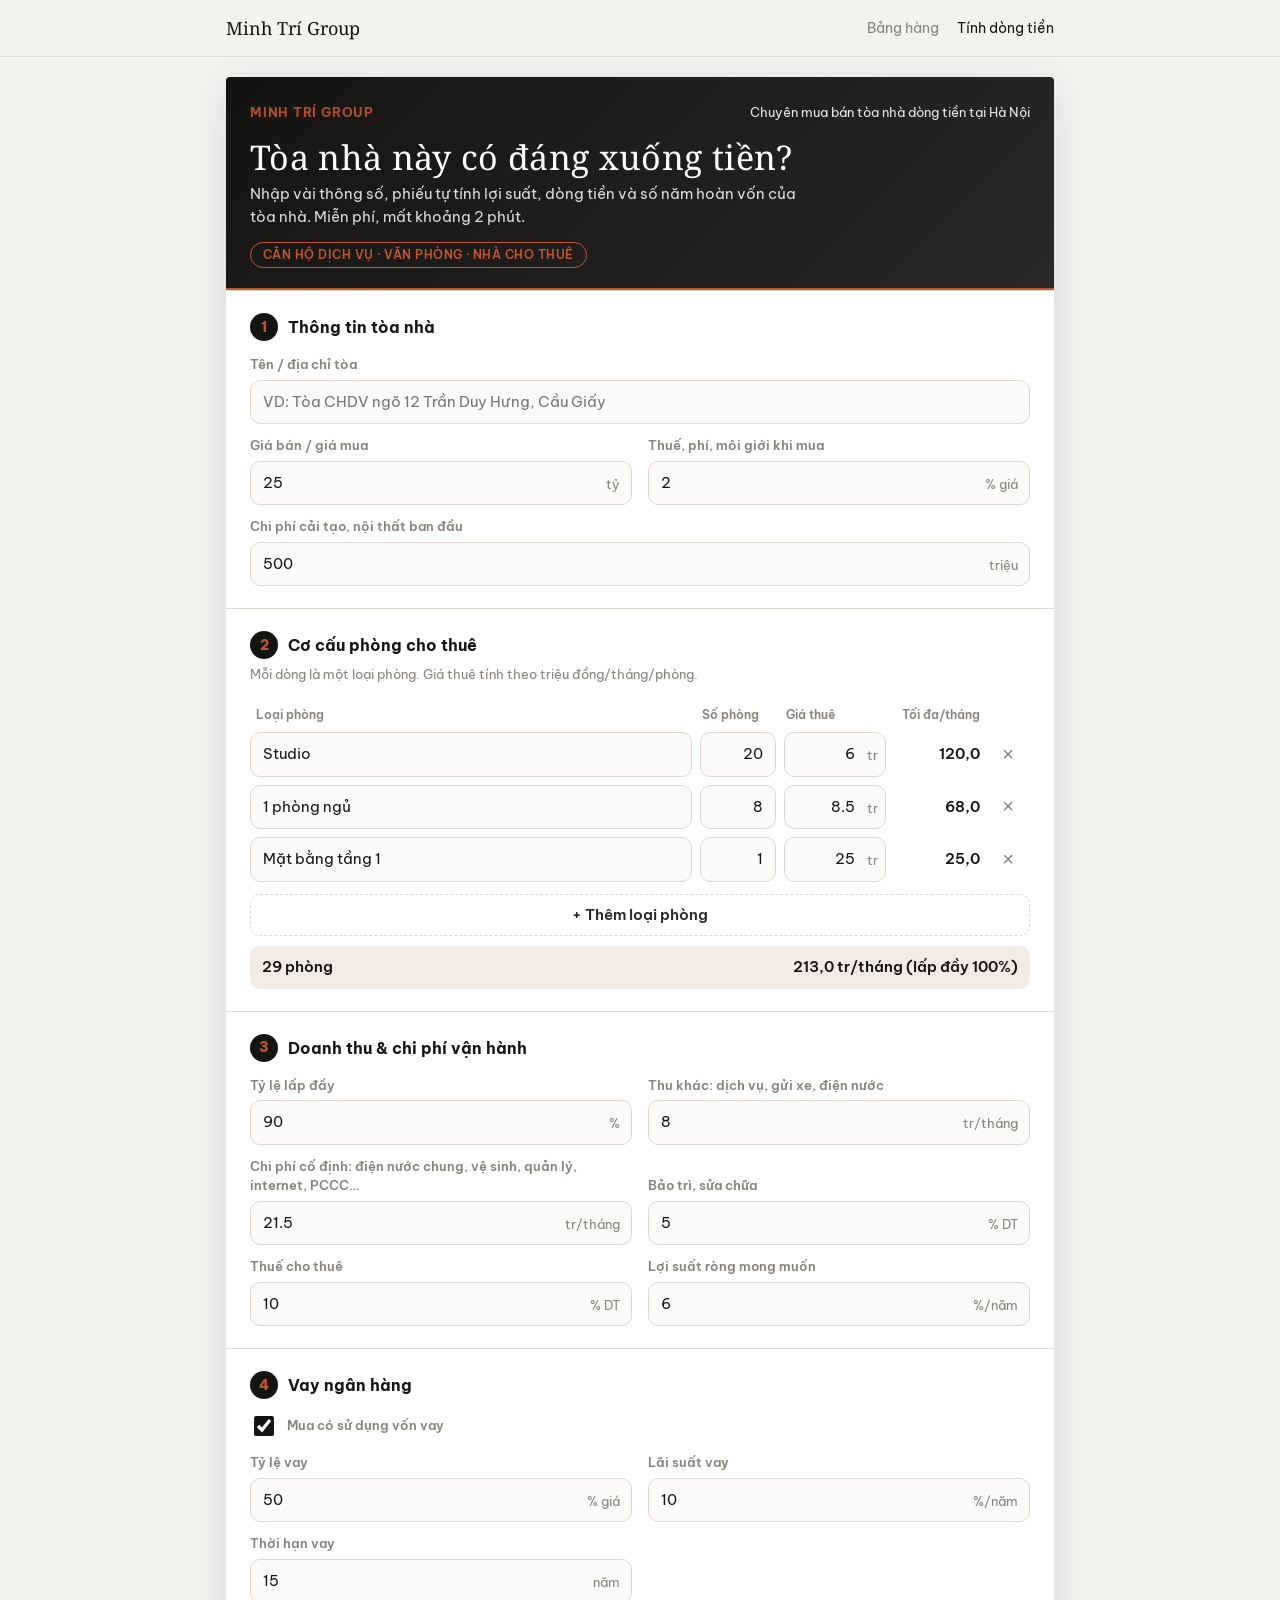
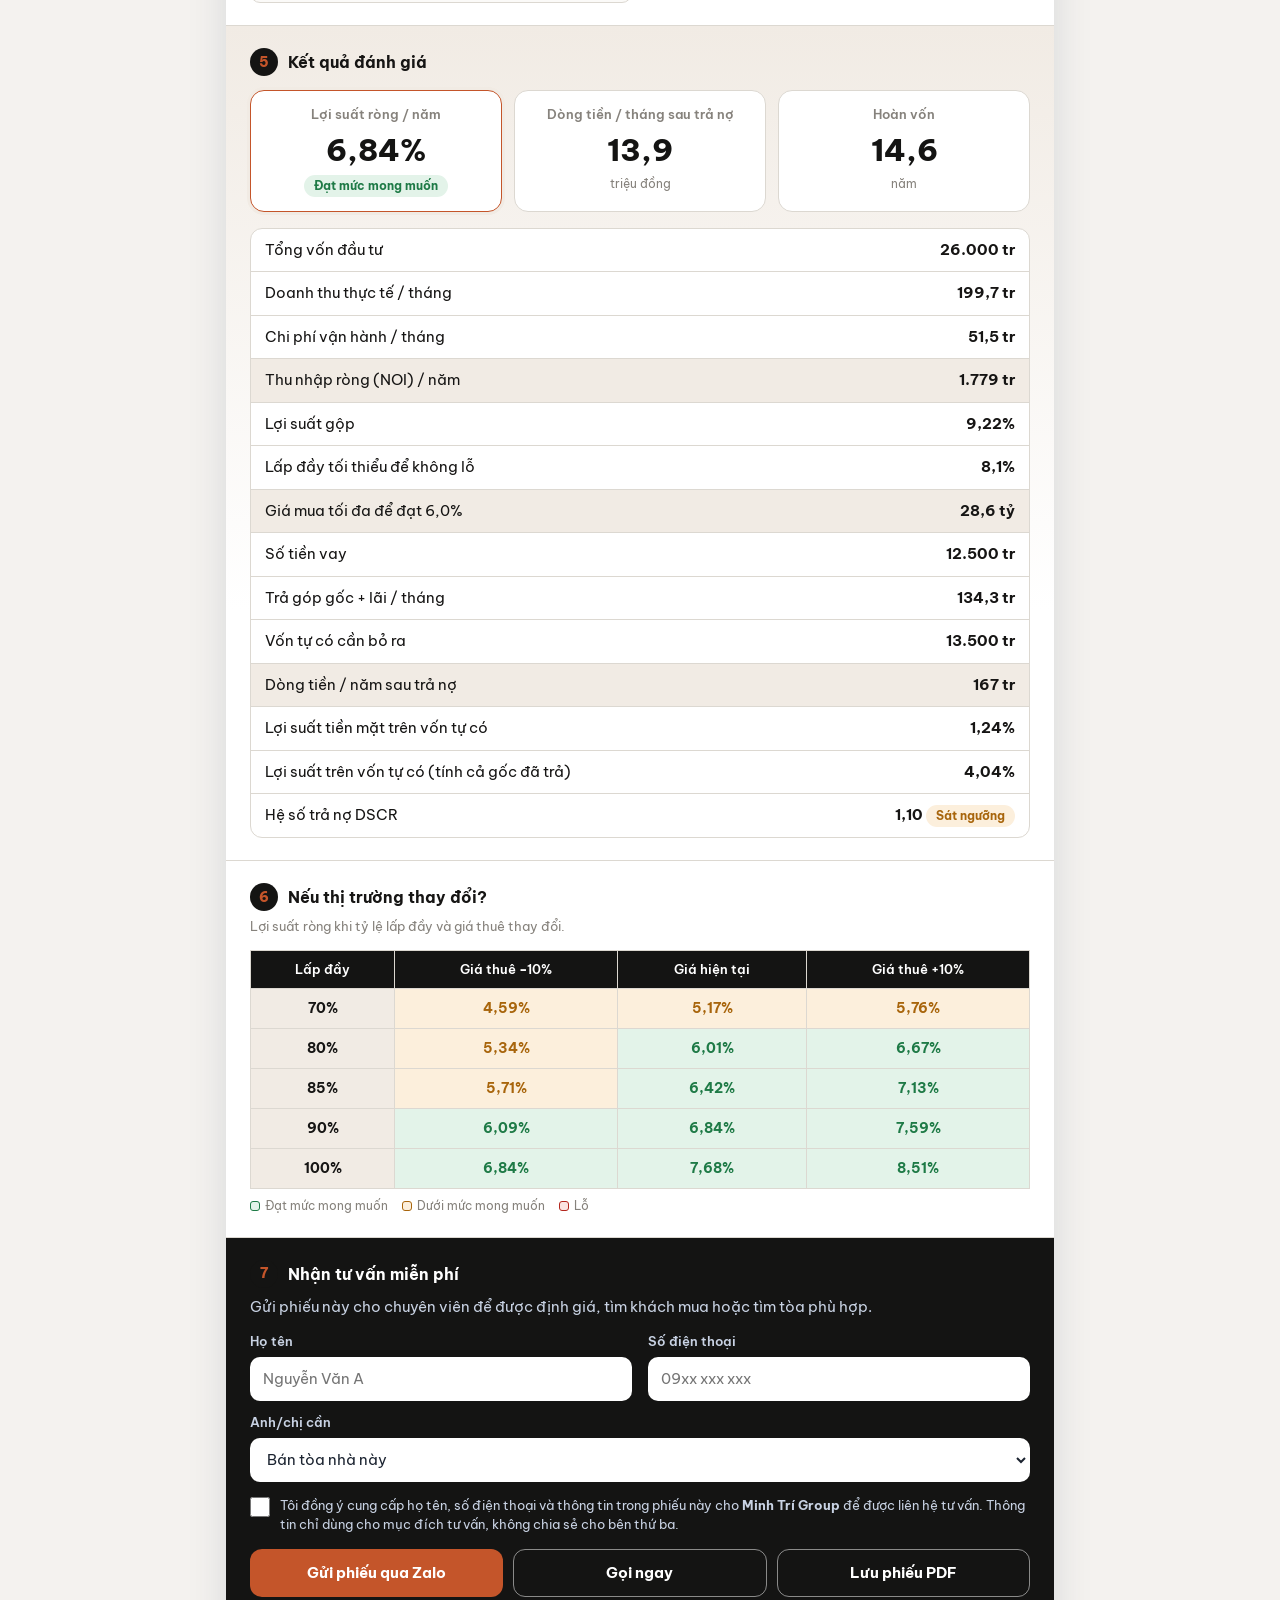
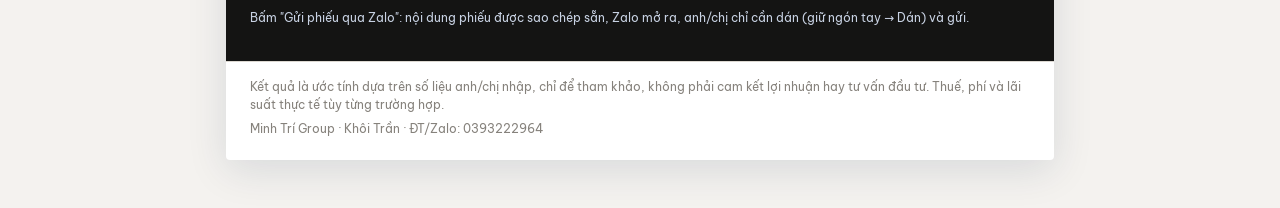
==== commit e9749f03: "Căn phải ô Số phòng và Giá thuê trong bảng cơ cấu phòng Co-Authored-By: Claude Opus 5.5 <noreply@ant" ====
--- a/tinh-dong-tien.html
+++ b/tinh-dong-tien.html
@@ -62,7 +62,7 @@
 input:focus,select:focus{border-color:var(--gold)}
 .unit{position:absolute;right:12px;bottom:11px;font-size:13px;color:var(--muted);pointer-events:none}
 .field.has-unit input{padding-right:64px}
-input[type=number]{-moz-appearance:textfield;text-align:right;font-variant-numeric:tabular-nums}
+input[type=number]{-moz-appearance:textfield}
 input::-webkit-outer-spin-button,input::-webkit-inner-spin-button{-webkit-appearance:none;margin:0}
 
 /* Bảng phòng */
@@ -73,6 +73,8 @@
 .rooms .del{background:none;border:0;color:var(--muted);font-size:20px;cursor:pointer;width:36px;height:44px;border-radius:8px}
 .rooms .del:hover{background:var(--bad-bg);color:var(--bad)}
 .rooms .sub{font-weight:600;white-space:nowrap;text-align:right;padding-right:6px}
+.rooms .rc,.rooms .rr{text-align:right}
+.rooms .rc{padding-right:12px}
 .add{margin-top:4px;background:none;border:1.5px dashed var(--line);color:var(--navy-2);font:inherit;font-weight:600;border-radius:10px;padding:9px 14px;cursor:pointer;width:100%}
 @media (prefers-color-scheme: dark){:root:not([data-theme="light"]) .add{color:var(--gold)}}
 .total{display:flex;justify-content:space-between;margin-top:10px;padding:10px 12px;background:var(--gold-soft);border-radius:10px;font-weight:600}
@@ -409,17 +411,6 @@
   else $("callBtn").style.display = "none";
 }
 applyContact();
-
-/* Số căn phải, đứng sát chữ đơn vị: chừa đúng bề rộng của đơn vị */
-function fitUnits() {
-  document.querySelectorAll(".field.has-unit").forEach(f => {
-    const u = f.querySelector(".unit"), i = f.querySelector("input");
-    if (u && i && u.offsetWidth) i.style.paddingRight = (u.offsetWidth + parseFloat(getComputedStyle(u).right) + 8) + "px";
-  });
-}
-fitUnits();
-if (document.fonts && document.fonts.ready) document.fonts.ready.then(fitUnits);
-$("addRoom").addEventListener("click", fitUnits);
 
 function toast(msg) { const t = $("toast"); t.textContent = msg; t.classList.add("on"); clearTimeout(t._h); t._h = setTimeout(() => t.classList.remove("on"), 3800); }
 
